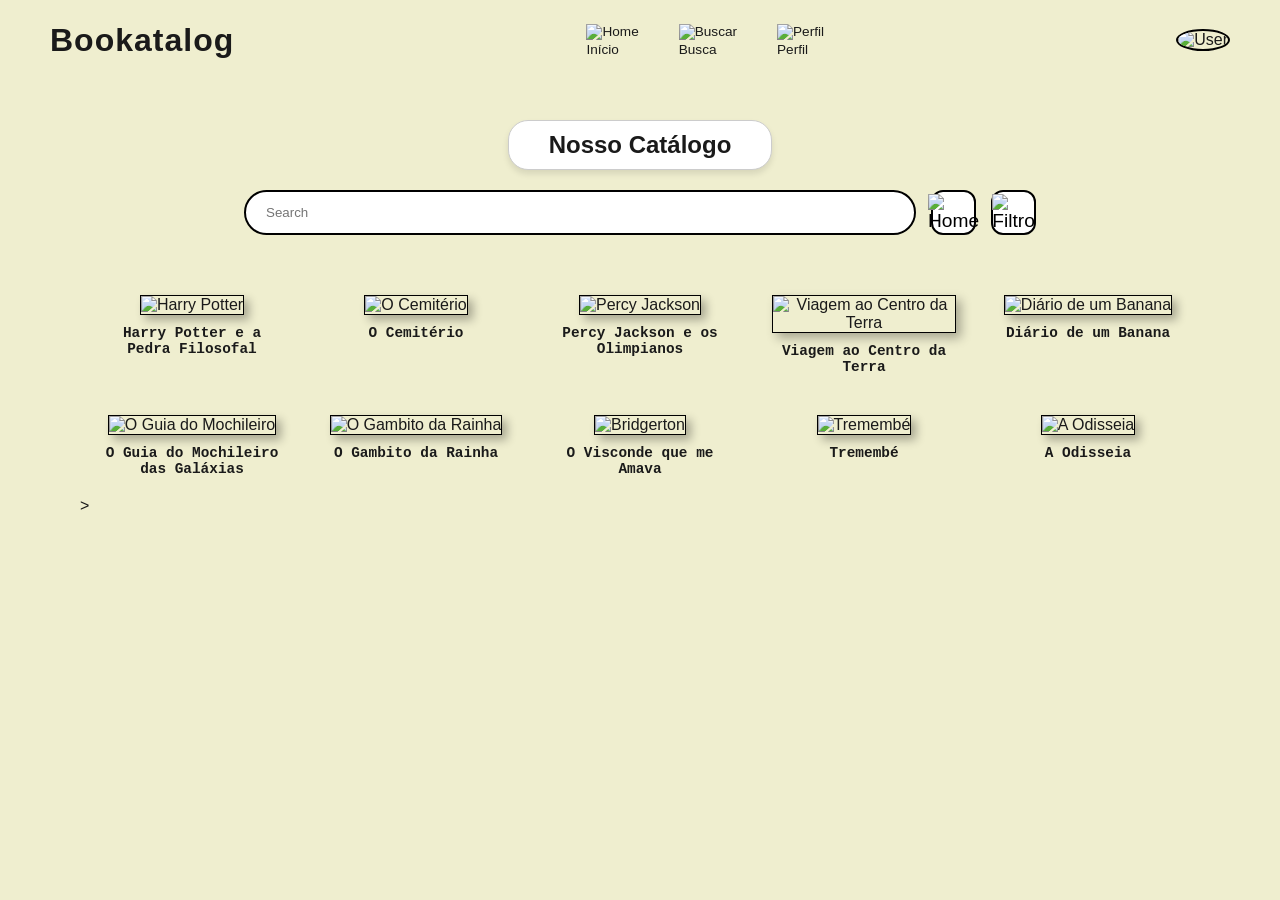
==== catalogo.html @ 27f6656d "feat: estrutura a grade de livros e componentes de busca" ====
<!DOCTYPE html>
<html lang="pt-br">

<head>
    <meta charset="UTF-8">
    <meta name="viewport" content="width=device-width, initial-scale=1.0">
    <title>Bookatalog - Catálogo</title>
    <link rel="stylesheet" href="assets/css/global.css">
    <link rel="stylesheet" href="assets/css/catalogo.css">
</head>

<body>

    <header>
        <div class="logo">Bookatalog</div>
        <nav>
            <ul>
                <li><a href="index.html"><img src="assets/img/icons/home_icon.png" alt="Home"><br>Início</a></li>
                <li><a href="catalogo.html"><img src="assets/img/icons/search_icon.png" alt="Buscar"><br>Busca</a></li>
                <li><a href="perfil.html"><img src="assets/img/icons/perfil_icon.png" alt="Perfil"><br>Perfil</a></li>
            </ul>
        </nav>
        <div class="user-avatar"><img src="assets/img/icons/perfil.svg" alt="User"></div>
    </header>

    <main class="catalog-container">
        <div class="header-container">
            <div class="catalog-title">Nosso Catálogo</div>
        </div>

        <div class="search-bar-container">
            <input type="text" class="search-input" placeholder="Search">
            <button class="icon-btn"><img src="assets/img/icons/home_icon.png" alt="Home"></button>
            <button class="icon-btn"><img src="assets/img/icons/filter_icon.png" alt="Filtro"></button>
        </div>

        <div class="books-grid">

            <div class="book-item" onclick="openModal(this)" data-title="Harry Potter e a Pedra Filosofal"
                data-author="J. K. Rowling" data-image="assets/img/covers/harry.png"
                data-desc="Harry Potter é um garoto órfão de 10 anos que vive infeliz com seus tios. Até que, repentinamente, ele recebe uma carta contendo um convite para ingressar em Hogwarts, uma famosa escola especializada em formar jovens bruxos.">
                <img src="assets/img/covers/harry.png" class="book-cover" alt="Harry Potter">
                <p class="book-title-card">Harry Potter e a Pedra Filosofal</p>
            </div>

            <div class="book-item" onclick="openModal(this)" data-title="O Cemitério" data-author="Stephen King"
                data-image="assets/img/covers/cemiterio.png"
                data-desc="Louis Creed, um jovem médico, muda-se com a família para o Maine. Perto dali, existe um cemitério onde crianças enterram seus animais. Mas além dele, há outro terreno, uma terra de um mal antigo capaz de trazer os mortos de volta.">
                <img src="assets/img/covers/cemiterio.png" class="book-cover" alt="O Cemitério">
                <p class="book-title-card">O Cemitério</p>
            </div>

            <div class="book-item" onclick="openModal(this)" data-title="Percy Jackson: O Ladrão de Raios"
                data-author="Rick Riordan" data-image="assets/img/covers/percy.png"
                data-desc="Os deuses do Olimpo continuam vivos em pleno século XXI! Percy Jackson descobre ser um semideus e precisa recuperar o raio mestre de Zeus para evitar uma guerra entre os deuses.">
                <img src="assets/img/covers/percy.png" class="book-cover" alt="Percy Jackson">
                <p class="book-title-card">Percy Jackson e os Olimpianos</p>
            </div>

            <div class="book-item" onclick="openModal(this)" data-title="Viagem ao Centro da Terra"
                data-author="Júlio Verne" data-image="assets/img/covers/viagem.png"
                data-desc="O professor Lidenbrock decifra um pergaminho antigo que indica o caminho para o centro da Terra. Junto com seu sobrinho Axel, eles embarcam na maior aventura de todos os tempos.">
                <img src="assets/img/covers/viagem.png" class="book-cover" alt="Viagem ao Centro da Terra">
                <p class="book-title-card">Viagem ao Centro da Terra</p>
            </div>

            <div class="book-item" onclick="openModal(this)" data-title="Diário de um Banana: Cabeça-Oca"
                data-author="Jeff Kinney" data-image="assets/img/covers/banana.png"
                data-desc="Greg Heffley está sob pressão. Sua mãe acha que videogame diminui a inteligência e quer que ele largue o controle e explore seu 'lado criativo'. E o Halloween está chegando...">
                <img src="assets/img/covers/banana.png" class="book-cover" alt="Diário de um Banana">
                <p class="book-title-card">Diário de um Banana</p>
            </div>

            <div class="book-item" onclick="openModal(this)" data-title="O Guia do Mochileiro das Galáxias"
                data-author="Douglas Adams" data-image="assets/img/covers/guia.png"
                data-desc="Arthur Dent tem sua casa demolida e descobre que a Terra será destruída para a construção de uma via expressa hiperespacial. Sua única chance de sobrevivência é pegar carona numa nave alienígena.">
                <img src="assets/img/covers/guia.png" class="book-cover" alt="O Guia do Mochileiro">
                <p class="book-title-card">O Guia do Mochileiro das Galáxias</p>
            </div>

            <div class="book-item" onclick="openModal(this)" data-title="O Gambito da Rainha" data-author="Walter Tevis"
                data-image="assets/img/covers/gambito.png"
                data-desc="Beth Harmon, uma órfã quieta e introversa, descobre um talento prodigioso para o xadrez. Enquanto sobe no ranking mundial, ela luta contra o vício e os demônios de seu passado.">
                <img src="assets/img/covers/gambito.png" class="book-cover" alt="O Gambito da Rainha">
                <p class="book-title-card">O Gambito da Rainha</p>
            </div>

            <div class="book-item" onclick="openModal(this)" data-title="O Visconde que me Amava"
                data-author="Julia Quinn" data-image="assets/img/covers/bridgerton.png"
                data-desc="Anthony Bridgerton escolheu sua esposa, mas a irmã dela, Kate Sheffield, é a maior oponente dessa união. O que ele não esperava é que essa rivalidade se transformasse em algo mais.">
                <img src="assets/img/covers/bridgerton.png" class="book-cover" alt="Bridgerton">
                <p class="book-title-card">O Visconde que me Amava</p>
            </div>

            <div class="book-item" onclick="openModal(this)" data-title="Tremembé" data-author="Ullisses Campbell"
                data-image="assets/img/covers/tremembe.png"
                data-desc="Histórias reais e chocantes sobre o presídio que abriga alguns dos criminosos mais famosos do Brasil, revelando detalhes inéditos sobre a vida atrás das grades.">
                <img src="assets/img/covers/tremembe.png" class="book-cover" alt="Tremembé">
                <p class="book-title-card">Tremembé</p>
            </div>

            <div class="book-item" onclick="openModal(this)" data-title="A Odisseia" data-author="Homero"
                data-image="assets/img/covers/odisseia.png"
                data-desc="O poema épico que narra o retorno de Odisseu (Ulisses) para casa após a Guerra de Troia. Uma jornada de 10 anos enfrentando monstros, deuses e desafios mortais.">
                <img src="assets/img/covers/odisseia.png" class="book-cover" alt="A Odisseia">
                <p class="book-title-card">A Odisseia</p>
            </div>

        </div>>
    </main>

    <div id="bookModal" class="modal-overlay" onclick="closeModal(event)">
        <div class="modal-content">
            <button class="close-btn" onclick="closeModalBtn()">×</button>

            <div class="modal-body">
                <div class="modal-img-wrapper">
                    <img id="modalImage" src="" alt="Capa do Livro">
                </div>

                <div class="modal-info">
                    <h2 id="modalTitle">Título do Livro</h2>
                    <p class="modal-author">Autor - <span id="modalAuthor">Nome do Autor</span></p>
                    <p id="modalDesc" class="modal-desc">
                        Descrição do livro vai aparecer aqui...
                    </p>
                </div>
            </div>
        </div>
    </div>

    <script src="assets/js/pages/catalogo.js"></script>
</body>

</html>
---- assets/css/global.css ----
:root {
  --bg-bege: #EFEECF;
  --header-bg: #EFEECF;
  --accent-blue: #8ACBF5;
  --text-dark: #1A1A1A;
  --text-grey: #666666;
  --font-main: 'Segoe UI', Tahoma, Geneva, Verdana, sans-serif;
}

* { margin: 0; padding: 0; box-sizing: border-box; }

body {
  font-family: var(--font-main);
  background-color: var(--bg-bege);
  color: var(--text-dark);
}

header {
  display: flex;
  justify-content: space-between;
  align-items: center;
  padding: 10px 50px;
  background-color: var(--header-bg);
  height: 80px; /* Altura fixa para cálculo da hero section */
}

.logo { font-size: 2rem; font-weight: 900; letter-spacing: 1px; }

nav ul { display: flex; list-style: none; gap: 40px; }

nav a {
  text-decoration: none;
  color: var(--text-dark);
  text-align: center;
  font-size: 0.85rem;
  font-weight: 500;
}

.user-avatar img {
  width: 45px; height: 45px; border-radius: 50%;
  object-fit: cover; border: 2px solid #000;
}
---- assets/css/catalogo.css ----
/* --- Layout da Página --- */
.catalog-container {
  padding: 40px;
  max-width: 1200px;
  margin: 0 auto;
}

.header-container {
  display: flex;
  justify-content: center;
  margin-bottom: 20px;
}

.catalog-title {
  background: white;
  padding: 10px 40px;
  border-radius: 20px;
  border: 1px solid #ccc;
  font-size: 1.5rem;
  font-weight: bold;
  box-shadow: 0 4px 6px rgba(0, 0, 0, 0.1);
}

.search-bar-container {
  display: flex;
  gap: 15px;
  margin-bottom: 40px;
  justify-content: center;
}

.search-input {
  width: 60%;
  padding: 12px 20px;
  border-radius: 30px;
  border: 2px solid #000;
  outline: none;
}

.icon-btn {
  width: 45px;
  height: 45px;
  background: white;
  border: 2px solid #000;
  border-radius: 12px;
  cursor: pointer;
  font-size: 1.2rem;
  display: flex;
  align-items: center;
  justify-content: center;
}

/* --- Grid de Livros --- */
.books-grid {
  display: grid;
  grid-template-columns: repeat(auto-fill, minmax(160px, 1fr));
  gap: 40px;
  padding: 20px;
}

.book-item {
  cursor: pointer;
  transition: transform 0.2s;
  text-align: center;
}

.book-item:hover {
  transform: scale(1.05); /* Efeito de zoom ao passar o mouse */
}

.book-cover {
  width: 100%;
  aspect-ratio: 2/3;
  object-fit: cover;
  border: 1px solid #000;
  box-shadow: 5px 5px 10px rgba(0, 0, 0, 0.3);
  margin-bottom: 10px;
}

.book-title-card {
  font-family: "Courier New", Courier, monospace;
  font-weight: bold;
  font-size: 0.9rem;
}

/* --- MODAL (POPUP) --- */
.modal-overlay {
  position: fixed;
  top: 0;
  left: 0;
  width: 100%;
  height: 100%;
  background: rgba(239, 238, 207, 0.6); /* Fundo bege translúcido */
  backdrop-filter: blur(8px); /* O DESFOQUE DO FUNDO */
  display: none; /* Oculto por padrão */
  justify-content: center;
  align-items: center;
  z-index: 1000;
  opacity: 0;
  transition: opacity 0.3s ease;
}

/* Classe para mostrar o modal via JS */
.modal-overlay.active {
  display: flex;
  opacity: 1;
}

.modal-content {
  background: #d9d9d9; /* O cinza da sua imagem de referência */
  width: 90%;
  max-width: 700px;
  padding: 30px;
  border-radius: 5px; /* Bordas retas conforme imagem */
  position: relative;
  box-shadow: 0 10px 25px rgba(0, 0, 0, 0.2);
}

.close-btn {
  position: absolute;
  top: 10px;
  right: 15px;
  font-size: 2rem;
  background: none;
  border: none;
  cursor: pointer;
  color: #555;
}

.modal-body {
  display: flex;
  gap: 30px;
  align-items: flex-start;
}

.modal-img-wrapper img {
  width: 200px; /* Tamanho fixo da imagem no modal */
  border: 3px solid white;
  box-shadow: 5px 5px 10px rgba(0, 0, 0, 0.2);
}

.modal-info {
  flex: 1;
  padding-top: 10px;
}

.modal-info h2 {
  font-size: 1.5rem;
  margin-bottom: 10px;
  color: #000;
}

.modal-author {
  color: #4a90e2; /* Azul do link */
  font-weight: bold;
  margin-bottom: 20px;
  font-size: 0.95rem;
}

.modal-desc {
  font-size: 0.9rem;
  line-height: 1.5;
  color: #333;
  text-align: justify;
}

/* Responsividade para celular */
@media (max-width: 600px) {
  .modal-body {
    flex-direction: column;
    align-items: center;
  }
  .modal-img-wrapper img {
    width: 150px;
    margin-bottom: 20px;
  }
  .modal-info {
    text-align: center;
  }
  .modal-desc {
    text-align: center;
  }
}
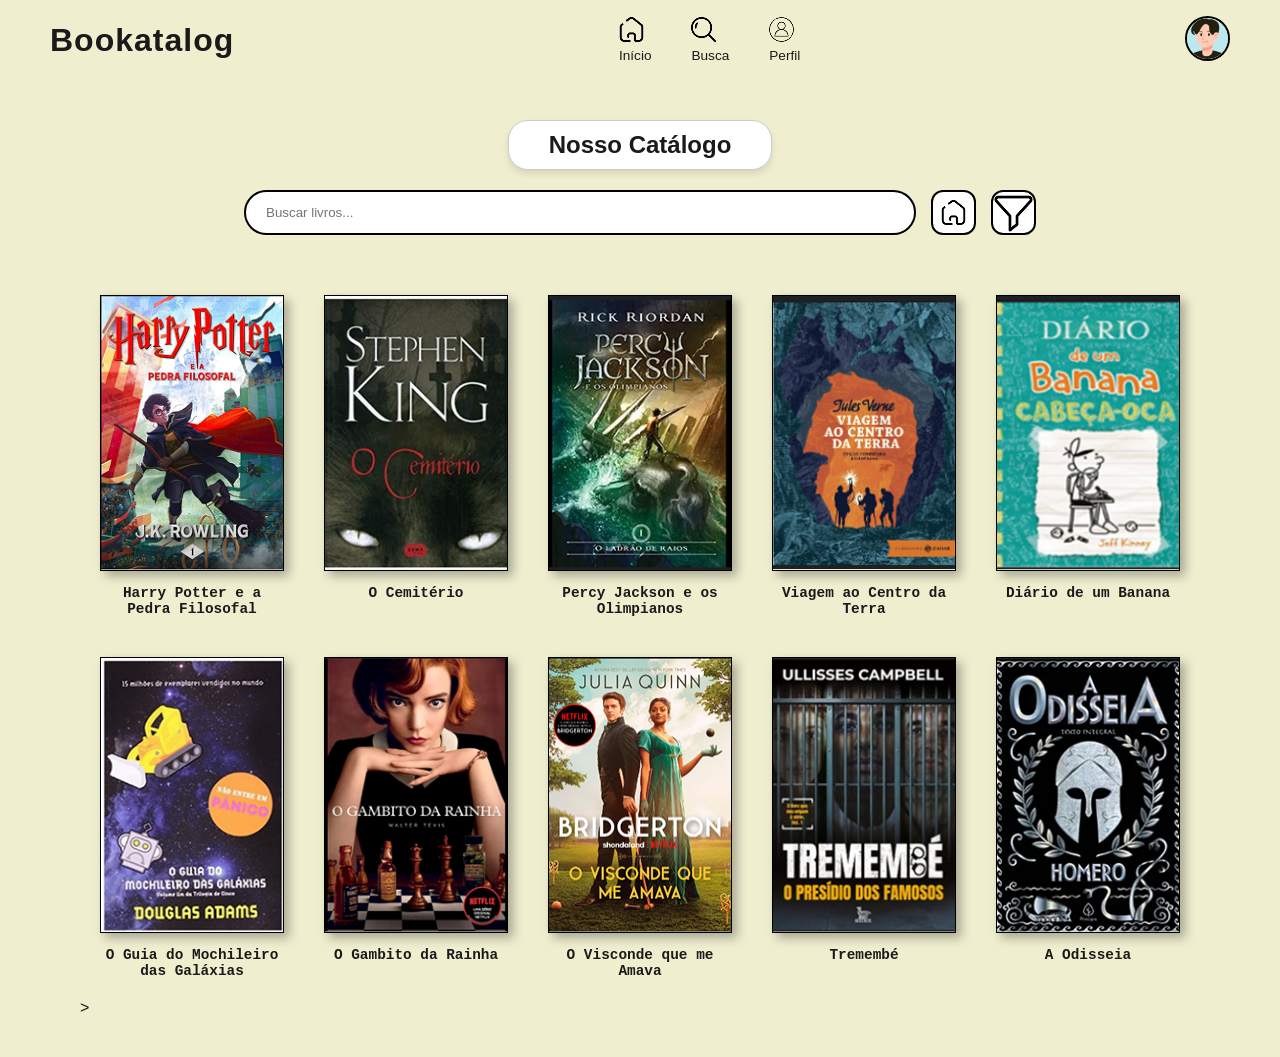
==== commit f58e7edc: "feat: Auterações no Js (botão de filtro e Foto)" ====
--- a/catalogo.html
+++ b/catalogo.html
@@ -29,9 +29,10 @@
         </div>
 
         <div class="search-bar-container">
-            <input type="text" class="search-input" placeholder="Search">
-            <button class="icon-btn"><img src="assets/img/icons/home_icon.png" alt="Home"></button>
-            <button class="icon-btn"><img src="assets/img/icons/filter_icon.png" alt="Filtro"></button>
+            <input type="text" id="searchInput" class="search-input" placeholder="Buscar livros...">
+            <a href="index.html"><button class="icon-btn"><img src="assets/img/icons/home_icon.png" alt="Home"></button></a>
+            <button class="icon-btn" id="filterBtn"><img src="assets/img/icons/filter_icon.png" alt="Filtro"></button>
+
         </div>
 
         <div class="books-grid">
--- a/assets/css/global.css
+++ b/assets/css/global.css
@@ -21,7 +21,7 @@
   align-items: center;
   padding: 10px 50px;
   background-color: var(--header-bg);
-  height: 80px; /* Altura fixa para cálculo da hero section */
+  height: 80px; 
 }
 
 .logo { font-size: 2rem; font-weight: 900; letter-spacing: 1px; }
--- a/assets/css/catalogo.css
+++ b/assets/css/catalogo.css
@@ -1,4 +1,3 @@
-/* --- Layout da Página --- */
 .catalog-container {
   padding: 40px;
   max-width: 1200px;
@@ -49,7 +48,7 @@
   justify-content: center;
 }
 
-/* --- Grid de Livros --- */
+
 .books-grid {
   display: grid;
   grid-template-columns: repeat(auto-fill, minmax(160px, 1fr));
@@ -64,7 +63,7 @@
 }
 
 .book-item:hover {
-  transform: scale(1.05); /* Efeito de zoom ao passar o mouse */
+  transform: scale(1.05); 
 }
 
 .book-cover {
@@ -82,16 +81,15 @@
   font-size: 0.9rem;
 }
 
-/* --- MODAL (POPUP) --- */
 .modal-overlay {
   position: fixed;
   top: 0;
   left: 0;
   width: 100%;
   height: 100%;
-  background: rgba(239, 238, 207, 0.6); /* Fundo bege translúcido */
-  backdrop-filter: blur(8px); /* O DESFOQUE DO FUNDO */
-  display: none; /* Oculto por padrão */
+  background: rgba(239, 238, 207, 0.6); 
+  backdrop-filter: blur(8px); 
+  display: none; 
   justify-content: center;
   align-items: center;
   z-index: 1000;
@@ -99,18 +97,17 @@
   transition: opacity 0.3s ease;
 }
 
-/* Classe para mostrar o modal via JS */
 .modal-overlay.active {
   display: flex;
   opacity: 1;
 }
 
 .modal-content {
-  background: #d9d9d9; /* O cinza da sua imagem de referência */
+  background: #d9d9d9; 
   width: 90%;
   max-width: 700px;
   padding: 30px;
-  border-radius: 5px; /* Bordas retas conforme imagem */
+  border-radius: 5px; 
   position: relative;
   box-shadow: 0 10px 25px rgba(0, 0, 0, 0.2);
 }
@@ -133,7 +130,7 @@
 }
 
 .modal-img-wrapper img {
-  width: 200px; /* Tamanho fixo da imagem no modal */
+  width: 200px; 
   border: 3px solid white;
   box-shadow: 5px 5px 10px rgba(0, 0, 0, 0.2);
 }
@@ -150,7 +147,7 @@
 }
 
 .modal-author {
-  color: #4a90e2; /* Azul do link */
+  color: #4a90e2; 
   font-weight: bold;
   margin-bottom: 20px;
   font-size: 0.95rem;
@@ -163,7 +160,6 @@
   text-align: justify;
 }
 
-/* Responsividade para celular */
 @media (max-width: 600px) {
   .modal-body {
     flex-direction: column;
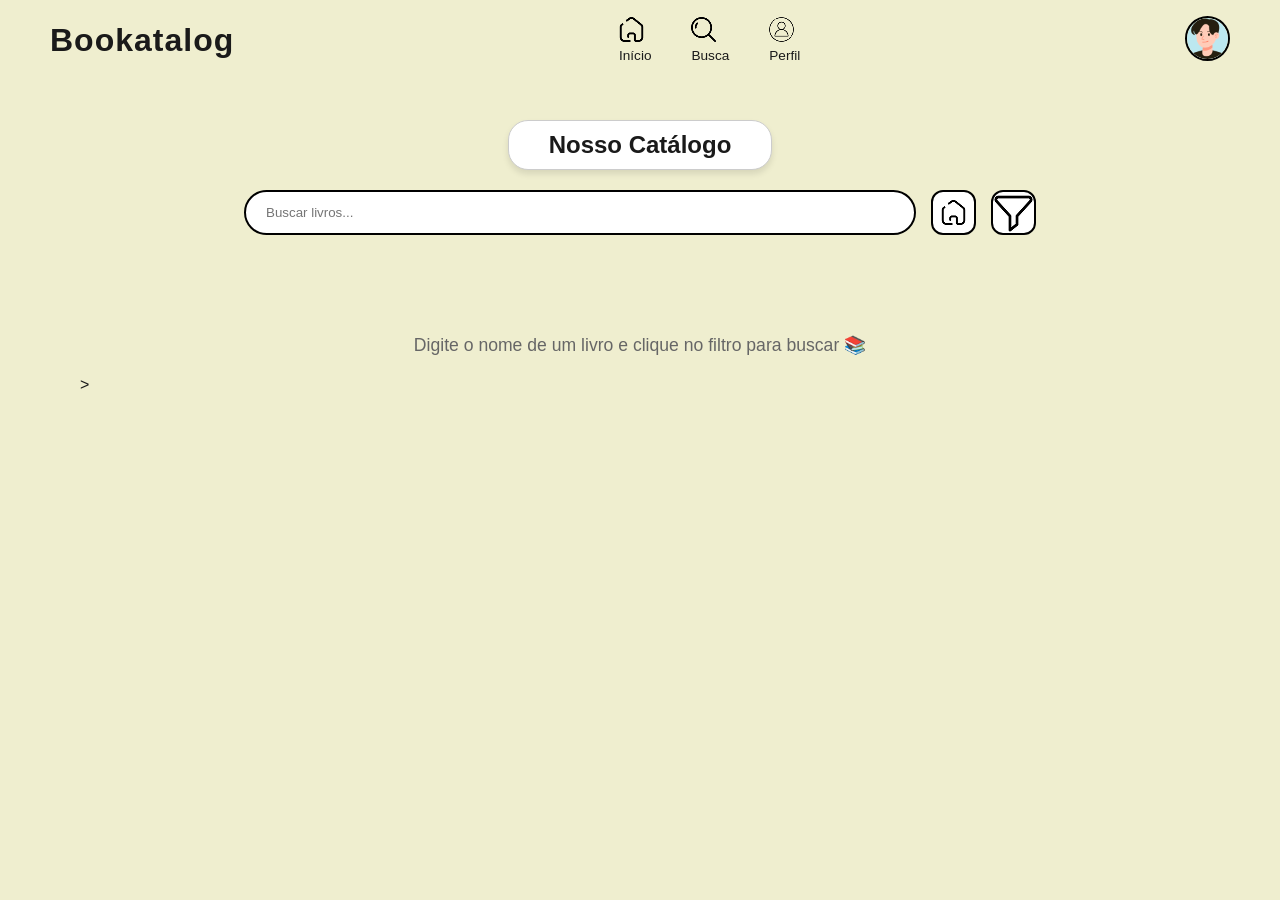
==== commit 39ced09c: "Atualiza catalogo: catalogo.html, assets/css/catalogo.css, assets/js/pages/catalogo.js" ====
--- a/catalogo.html
+++ b/catalogo.html
@@ -1,136 +1,241 @@
-<!DOCTYPE html>
+<!doctype html>
 <html lang="pt-br">
-
-<head>
-    <meta charset="UTF-8">
-    <meta name="viewport" content="width=device-width, initial-scale=1.0">
+  <head>
+    <meta charset="UTF-8" />
+    <meta name="viewport" content="width=device-width, initial-scale=1.0" />
     <title>Bookatalog - Catálogo</title>
-    <link rel="stylesheet" href="assets/css/global.css">
-    <link rel="stylesheet" href="assets/css/catalogo.css">
-</head>
-
-<body>
-
+    <link rel="stylesheet" href="assets/css/global.css" />
+    <link rel="stylesheet" href="assets/css/catalogo.css" />
+  </head>
+
+  <body>
     <header>
-        <div class="logo">Bookatalog</div>
-        <nav>
-            <ul>
-                <li><a href="index.html"><img src="assets/img/icons/home_icon.png" alt="Home"><br>Início</a></li>
-                <li><a href="catalogo.html"><img src="assets/img/icons/search_icon.png" alt="Buscar"><br>Busca</a></li>
-                <li><a href="perfil.html"><img src="assets/img/icons/perfil_icon.png" alt="Perfil"><br>Perfil</a></li>
-            </ul>
-        </nav>
-        <div class="user-avatar"><img src="assets/img/icons/perfil.svg" alt="User"></div>
+      <div class="logo">Bookatalog</div>
+      <nav>
+        <ul>
+          <li>
+            <a href="index.html"
+              ><img
+                src="assets/img/icons/home_icon.png"
+                alt="Home"
+              /><br />Início</a
+            >
+          </li>
+          <li>
+            <a href="catalogo.html"
+              ><img
+                src="assets/img/icons/search_icon.png"
+                alt="Buscar"
+              /><br />Busca</a
+            >
+          </li>
+          <li>
+            <a href="perfil.html"
+              ><img
+                src="assets/img/icons/perfil_icon.png"
+                alt="Perfil"
+              /><br />Perfil</a
+            >
+          </li>
+        </ul>
+      </nav>
+      <div class="user-avatar">
+        <img src="assets/img/icons/perfil.svg" alt="User" />
+      </div>
     </header>
 
     <main class="catalog-container">
-        <div class="header-container">
-            <div class="catalog-title">Nosso Catálogo</div>
-        </div>
-
-        <div class="search-bar-container">
-            <input type="text" id="searchInput" class="search-input" placeholder="Buscar livros...">
-            <a href="index.html"><button class="icon-btn"><img src="assets/img/icons/home_icon.png" alt="Home"></button></a>
-            <button class="icon-btn" id="filterBtn"><img src="assets/img/icons/filter_icon.png" alt="Filtro"></button>
-
-        </div>
-
-        <div class="books-grid">
-
-            <div class="book-item" onclick="openModal(this)" data-title="Harry Potter e a Pedra Filosofal"
-                data-author="J. K. Rowling" data-image="assets/img/covers/harry.png"
-                data-desc="Harry Potter é um garoto órfão de 10 anos que vive infeliz com seus tios. Até que, repentinamente, ele recebe uma carta contendo um convite para ingressar em Hogwarts, uma famosa escola especializada em formar jovens bruxos.">
-                <img src="assets/img/covers/harry.png" class="book-cover" alt="Harry Potter">
-                <p class="book-title-card">Harry Potter e a Pedra Filosofal</p>
-            </div>
-
-            <div class="book-item" onclick="openModal(this)" data-title="O Cemitério" data-author="Stephen King"
-                data-image="assets/img/covers/cemiterio.png"
-                data-desc="Louis Creed, um jovem médico, muda-se com a família para o Maine. Perto dali, existe um cemitério onde crianças enterram seus animais. Mas além dele, há outro terreno, uma terra de um mal antigo capaz de trazer os mortos de volta.">
-                <img src="assets/img/covers/cemiterio.png" class="book-cover" alt="O Cemitério">
-                <p class="book-title-card">O Cemitério</p>
-            </div>
-
-            <div class="book-item" onclick="openModal(this)" data-title="Percy Jackson: O Ladrão de Raios"
-                data-author="Rick Riordan" data-image="assets/img/covers/percy.png"
-                data-desc="Os deuses do Olimpo continuam vivos em pleno século XXI! Percy Jackson descobre ser um semideus e precisa recuperar o raio mestre de Zeus para evitar uma guerra entre os deuses.">
-                <img src="assets/img/covers/percy.png" class="book-cover" alt="Percy Jackson">
-                <p class="book-title-card">Percy Jackson e os Olimpianos</p>
-            </div>
-
-            <div class="book-item" onclick="openModal(this)" data-title="Viagem ao Centro da Terra"
-                data-author="Júlio Verne" data-image="assets/img/covers/viagem.png"
-                data-desc="O professor Lidenbrock decifra um pergaminho antigo que indica o caminho para o centro da Terra. Junto com seu sobrinho Axel, eles embarcam na maior aventura de todos os tempos.">
-                <img src="assets/img/covers/viagem.png" class="book-cover" alt="Viagem ao Centro da Terra">
-                <p class="book-title-card">Viagem ao Centro da Terra</p>
-            </div>
-
-            <div class="book-item" onclick="openModal(this)" data-title="Diário de um Banana: Cabeça-Oca"
-                data-author="Jeff Kinney" data-image="assets/img/covers/banana.png"
-                data-desc="Greg Heffley está sob pressão. Sua mãe acha que videogame diminui a inteligência e quer que ele largue o controle e explore seu 'lado criativo'. E o Halloween está chegando...">
-                <img src="assets/img/covers/banana.png" class="book-cover" alt="Diário de um Banana">
-                <p class="book-title-card">Diário de um Banana</p>
-            </div>
-
-            <div class="book-item" onclick="openModal(this)" data-title="O Guia do Mochileiro das Galáxias"
-                data-author="Douglas Adams" data-image="assets/img/covers/guia.png"
-                data-desc="Arthur Dent tem sua casa demolida e descobre que a Terra será destruída para a construção de uma via expressa hiperespacial. Sua única chance de sobrevivência é pegar carona numa nave alienígena.">
-                <img src="assets/img/covers/guia.png" class="book-cover" alt="O Guia do Mochileiro">
-                <p class="book-title-card">O Guia do Mochileiro das Galáxias</p>
-            </div>
-
-            <div class="book-item" onclick="openModal(this)" data-title="O Gambito da Rainha" data-author="Walter Tevis"
-                data-image="assets/img/covers/gambito.png"
-                data-desc="Beth Harmon, uma órfã quieta e introversa, descobre um talento prodigioso para o xadrez. Enquanto sobe no ranking mundial, ela luta contra o vício e os demônios de seu passado.">
-                <img src="assets/img/covers/gambito.png" class="book-cover" alt="O Gambito da Rainha">
-                <p class="book-title-card">O Gambito da Rainha</p>
-            </div>
-
-            <div class="book-item" onclick="openModal(this)" data-title="O Visconde que me Amava"
-                data-author="Julia Quinn" data-image="assets/img/covers/bridgerton.png"
-                data-desc="Anthony Bridgerton escolheu sua esposa, mas a irmã dela, Kate Sheffield, é a maior oponente dessa união. O que ele não esperava é que essa rivalidade se transformasse em algo mais.">
-                <img src="assets/img/covers/bridgerton.png" class="book-cover" alt="Bridgerton">
-                <p class="book-title-card">O Visconde que me Amava</p>
-            </div>
-
-            <div class="book-item" onclick="openModal(this)" data-title="Tremembé" data-author="Ullisses Campbell"
-                data-image="assets/img/covers/tremembe.png"
-                data-desc="Histórias reais e chocantes sobre o presídio que abriga alguns dos criminosos mais famosos do Brasil, revelando detalhes inéditos sobre a vida atrás das grades.">
-                <img src="assets/img/covers/tremembe.png" class="book-cover" alt="Tremembé">
-                <p class="book-title-card">Tremembé</p>
-            </div>
-
-            <div class="book-item" onclick="openModal(this)" data-title="A Odisseia" data-author="Homero"
-                data-image="assets/img/covers/odisseia.png"
-                data-desc="O poema épico que narra o retorno de Odisseu (Ulisses) para casa após a Guerra de Troia. Uma jornada de 10 anos enfrentando monstros, deuses e desafios mortais.">
-                <img src="assets/img/covers/odisseia.png" class="book-cover" alt="A Odisseia">
-                <p class="book-title-card">A Odisseia</p>
-            </div>
-
-        </div>>
+      <div class="header-container">
+        <div class="catalog-title">Nosso Catálogo</div>
+      </div>
+
+      <div class="search-bar-container">
+        <input type="text" id="searchInput" class="search-input" placeholder="Buscar livros..."/>
+        <a href="index.html"><button class="icon-btn"><img src="assets/img/icons/home_icon.png" alt="Home" /></button></a>
+        <button class="icon-btn" id="filterBtn">
+          <img src="assets/img/icons/filter_icon.png" alt="Filtro" />
+        </button>
+      </div>
+
+      <div class="books-grid" id="booksGrid">
+        <div
+          class="book-item"
+          onclick="openModal(this)"
+          data-title="Harry Potter e a Pedra Filosofal"
+          data-author="J. K. Rowling"
+          data-image="assets/img/covers/harry.png"
+          data-desc="Harry Potter é um garoto órfão de 10 anos que vive infeliz com seus tios. Até que, repentinamente, ele recebe uma carta contendo um convite para ingressar em Hogwarts, uma famosa escola especializada em formar jovens bruxos.">
+          <img src="assets/img/covers/harry.png" class="book-cover" alt="Harry Potter"/>
+          <p class="book-title-card">Harry Potter e a Pedra Filosofal</p>
+        </div>
+
+        <div
+          class="book-item"
+          onclick="openModal(this)"
+          data-title="O Cemitério"
+          data-author="Stephen King"
+          data-image="assets/img/covers/cemiterio.png"
+          data-desc="Louis Creed, um jovem médico, muda-se com a família para o Maine. Perto dali, existe um cemitério onde crianças enterram seus animais. Mas além dele, há outro terreno, uma terra de um mal antigo capaz de trazer os mortos de volta.">
+          <img
+            src="assets/img/covers/cemiterio.png"
+            class="book-cover"
+            alt="O Cemitério"/>
+          <p class="book-title-card">O Cemitério</p>
+        </div>
+
+        <div
+          class="book-item"
+          onclick="openModal(this)"
+          data-title="Percy Jackson: O Ladrão de Raios"
+          data-author="Rick Riordan"
+          data-image="assets/img/covers/percy.png"
+          data-desc="Os deuses do Olimpo continuam vivos em pleno século XXI! Percy Jackson descobre ser um semideus e precisa recuperar o raio mestre de Zeus para evitar uma guerra entre os deuses."
+        >
+          <img
+            src="assets/img/covers/percy.png"
+            class="book-cover"
+            alt="Percy Jackson"
+          />
+          <p class="book-title-card">Percy Jackson e os Olimpianos</p>
+        </div>
+
+        <div
+          class="book-item"
+          onclick="openModal(this)"
+          data-title="Viagem ao Centro da Terra"
+          data-author="Júlio Verne"
+          data-image="assets/img/covers/viagem.png"
+          data-desc="O professor Lidenbrock decifra um pergaminho antigo que indica o caminho para o centro da Terra. Junto com seu sobrinho Axel, eles embarcam na maior aventura de todos os tempos."
+        >
+          <img
+            src="assets/img/covers/viagem.png"
+            class="book-cover"
+            alt="Viagem ao Centro da Terra"
+          />
+          <p class="book-title-card">Viagem ao Centro da Terra</p>
+        </div>
+
+        <div
+          class="book-item"
+          onclick="openModal(this)"
+          data-title="Diário de um Banana: Cabeça-Oca"
+          data-author="Jeff Kinney"
+          data-image="assets/img/covers/banana.png"
+          data-desc="Greg Heffley está sob pressão. Sua mãe acha que videogame diminui a inteligência e quer que ele largue o controle e explore seu 'lado criativo'. E o Halloween está chegando..."
+        >
+          <img
+            src="assets/img/covers/banana.png"
+            class="book-cover"
+            alt="Diário de um Banana"
+          />
+          <p class="book-title-card">Diário de um Banana</p>
+        </div>
+
+        <div
+          class="book-item"
+          onclick="openModal(this)"
+          data-title="O Guia do Mochileiro das Galáxias"
+          data-author="Douglas Adams"
+          data-image="assets/img/covers/guia.png"
+          data-desc="Arthur Dent tem sua casa demolida e descobre que a Terra será destruída para a construção de uma via expressa hiperespacial. Sua única chance de sobrevivência é pegar carona numa nave alienígena."
+        >
+          <img
+            src="assets/img/covers/guia.png"
+            class="book-cover"
+            alt="O Guia do Mochileiro"
+          />
+          <p class="book-title-card">O Guia do Mochileiro das Galáxias</p>
+        </div>
+
+        <div
+          class="book-item"
+          onclick="openModal(this)"
+          data-title="O Gambito da Rainha"
+          data-author="Walter Tevis"
+          data-image="assets/img/covers/gambito.png"
+          data-desc="Beth Harmon, uma órfã quieta e introversa, descobre um talento prodigioso para o xadrez. Enquanto sobe no ranking mundial, ela luta contra o vício e os demônios de seu passado."
+        >
+          <img
+            src="assets/img/covers/gambito.png"
+            class="book-cover"
+            alt="O Gambito da Rainha"
+          />
+          <p class="book-title-card">O Gambito da Rainha</p>
+        </div>
+
+        <div
+          class="book-item"
+          onclick="openModal(this)"
+          data-title="O Visconde que me Amava"
+          data-author="Julia Quinn"
+          data-image="assets/img/covers/bridgerton.png"
+          data-desc="Anthony Bridgerton escolheu sua esposa, mas a irmã dela, Kate Sheffield, é a maior oponente dessa união. O que ele não esperava é que essa rivalidade se transformasse em algo mais."
+        >
+          <img
+            src="assets/img/covers/bridgerton.png"
+            class="book-cover"
+            alt="Bridgerton"
+          />
+          <p class="book-title-card">O Visconde que me Amava</p>
+        </div>
+
+        <div
+          class="book-item"
+          onclick="openModal(this)"
+          data-title="Tremembé"
+          data-author="Ullisses Campbell"
+          data-image="assets/img/covers/tremembe.png"
+          data-desc="Histórias reais e chocantes sobre o presídio que abriga alguns dos criminosos mais famosos do Brasil, revelando detalhes inéditos sobre a vida atrás das grades."
+        >
+          <img
+            src="assets/img/covers/tremembe.png"
+            class="book-cover"
+            alt="Tremembé"
+          />
+          <p class="book-title-card">Tremembé</p>
+        </div>
+
+        <div
+          class="book-item"
+          onclick="openModal(this)"
+          data-title="A Odisseia"
+          data-author="Homero"
+          data-image="assets/img/covers/odisseia.png"
+          data-desc="O poema épico que narra o retorno de Odisseu (Ulisses) para casa após a Guerra de Troia. Uma jornada de 10 anos enfrentando monstros, deuses e desafios mortais."
+        >
+          <img
+            src="assets/img/covers/odisseia.png"
+            class="book-cover"
+            alt="A Odisseia"
+          />
+          <p class="book-title-card">A Odisseia</p>
+        </div>
+      </div>
+      >
     </main>
 
     <div id="bookModal" class="modal-overlay" onclick="closeModal(event)">
-        <div class="modal-content">
-            <button class="close-btn" onclick="closeModalBtn()">×</button>
-
-            <div class="modal-body">
-                <div class="modal-img-wrapper">
-                    <img id="modalImage" src="" alt="Capa do Livro">
-                </div>
-
-                <div class="modal-info">
-                    <h2 id="modalTitle">Título do Livro</h2>
-                    <p class="modal-author">Autor - <span id="modalAuthor">Nome do Autor</span></p>
-                    <p id="modalDesc" class="modal-desc">
-                        Descrição do livro vai aparecer aqui...
-                    </p>
-                </div>
-            </div>
-        </div>
+      <div class="modal-content">
+        <button class="close-btn" onclick="closeModalBtn()">×</button>
+
+        <div class="modal-body">
+          <div class="modal-img-wrapper">
+            <img id="modalImage" src="" alt="Capa do Livro" />
+          </div>
+
+          <div class="modal-info">
+            <h2 id="modalTitle">Título do Livro</h2>
+            <p class="modal-author">
+              Autor - <span id="modalAuthor">Nome do Autor</span>
+            </p>
+            <p id="modalDesc" class="modal-desc">
+              Descrição do livro vai aparecer aqui...
+            </p>
+          </div>
+        </div>
+      </div>
     </div>
 
     <script src="assets/js/pages/catalogo.js"></script>
-</body>
-
-</html>+  </body>
+</html>
--- a/assets/css/catalogo.css
+++ b/assets/css/catalogo.css
@@ -87,7 +87,7 @@
   left: 0;
   width: 100%;
   height: 100%;
-  background: rgba(239, 238, 207, 0.6); 
+  background: rgba(0, 0, 0, 0.8);
   backdrop-filter: blur(8px); 
   display: none; 
   justify-content: center;
@@ -107,9 +107,11 @@
   width: 90%;
   max-width: 700px;
   padding: 30px;
-  border-radius: 5px; 
+  border: 5px solid #000;
+  border-radius: 12px;
+  background: #fff;
   position: relative;
-  box-shadow: 0 10px 25px rgba(0, 0, 0, 0.2);
+  box-shadow: 0 0px 30px rgba(0, 0, 0, 0.8);
 }
 
 .close-btn {
@@ -160,6 +162,14 @@
   text-align: justify;
 }
 
+.empty-message {
+    grid-column: 1 / -1;
+    text-align: center;
+    font-size: 1.1rem;
+    color: #666;
+    margin-top: 40px;
+}
+
 @media (max-width: 600px) {
   .modal-body {
     flex-direction: column;
